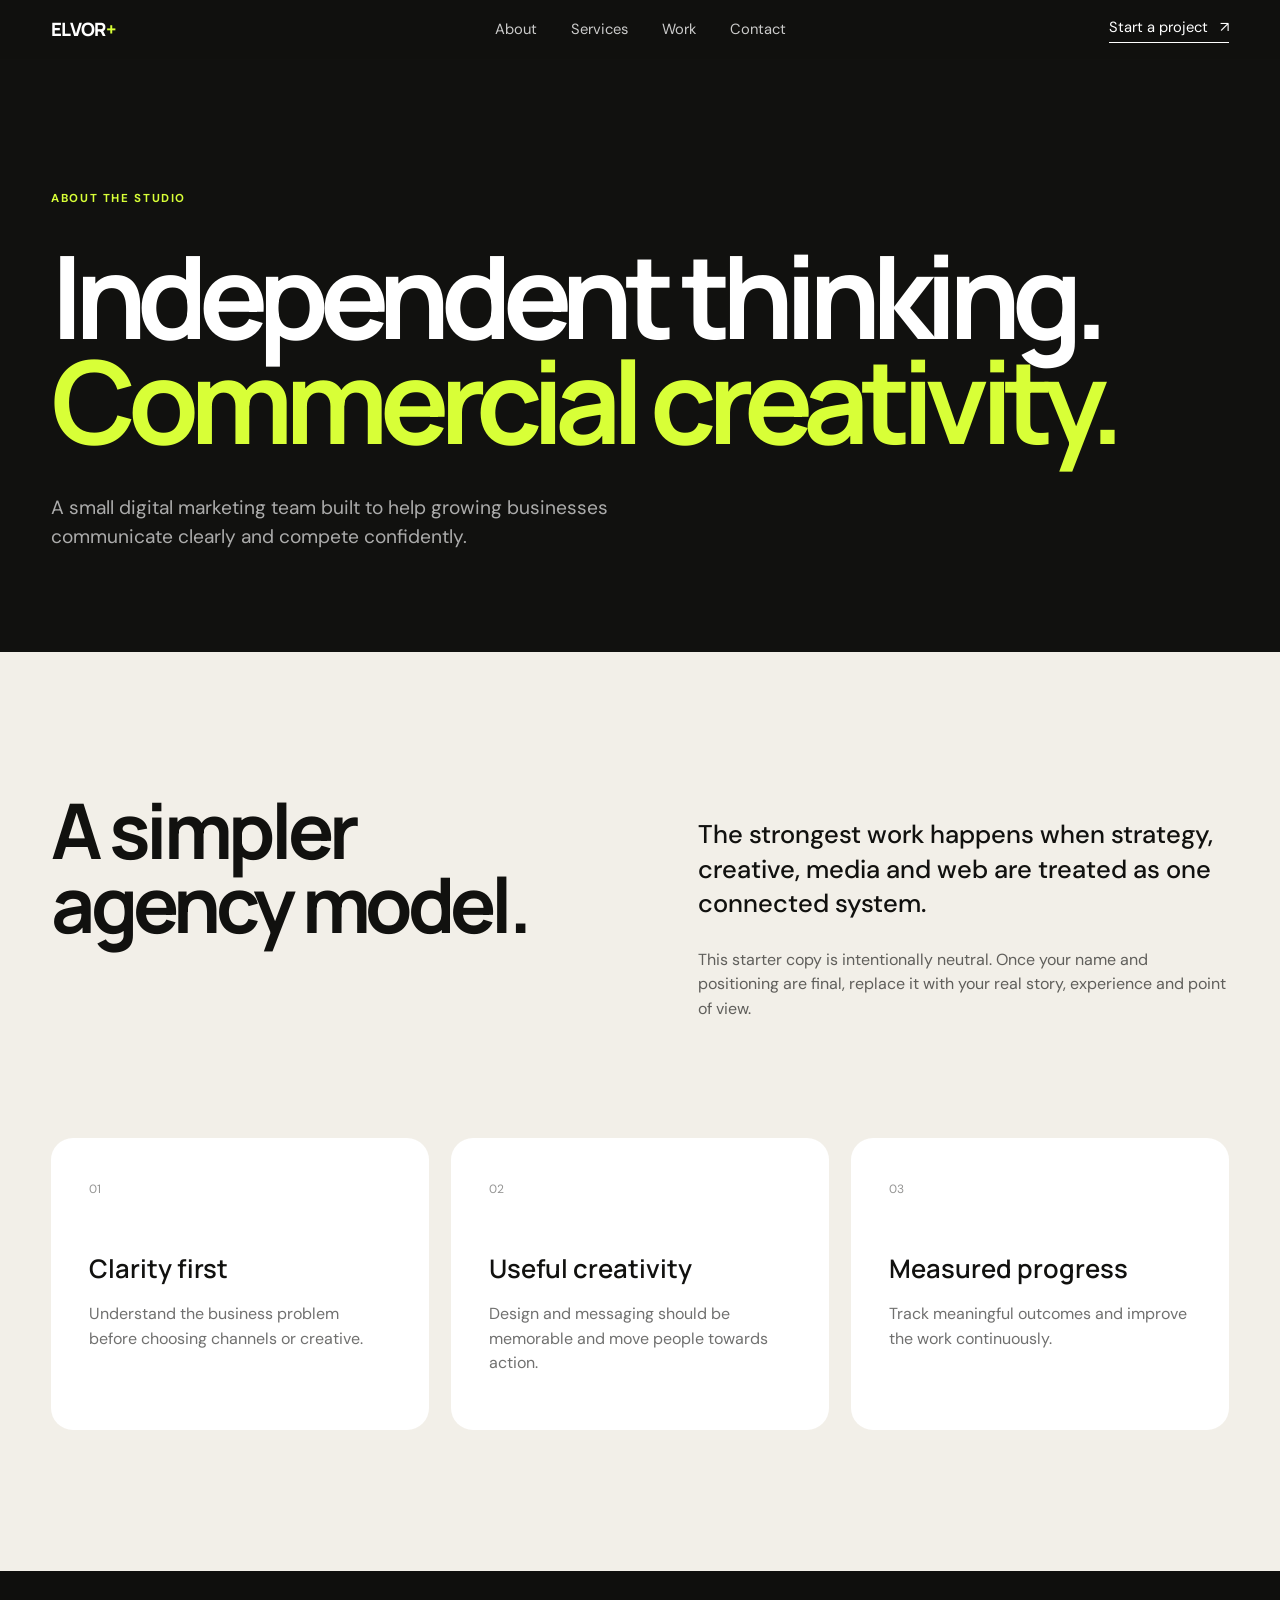
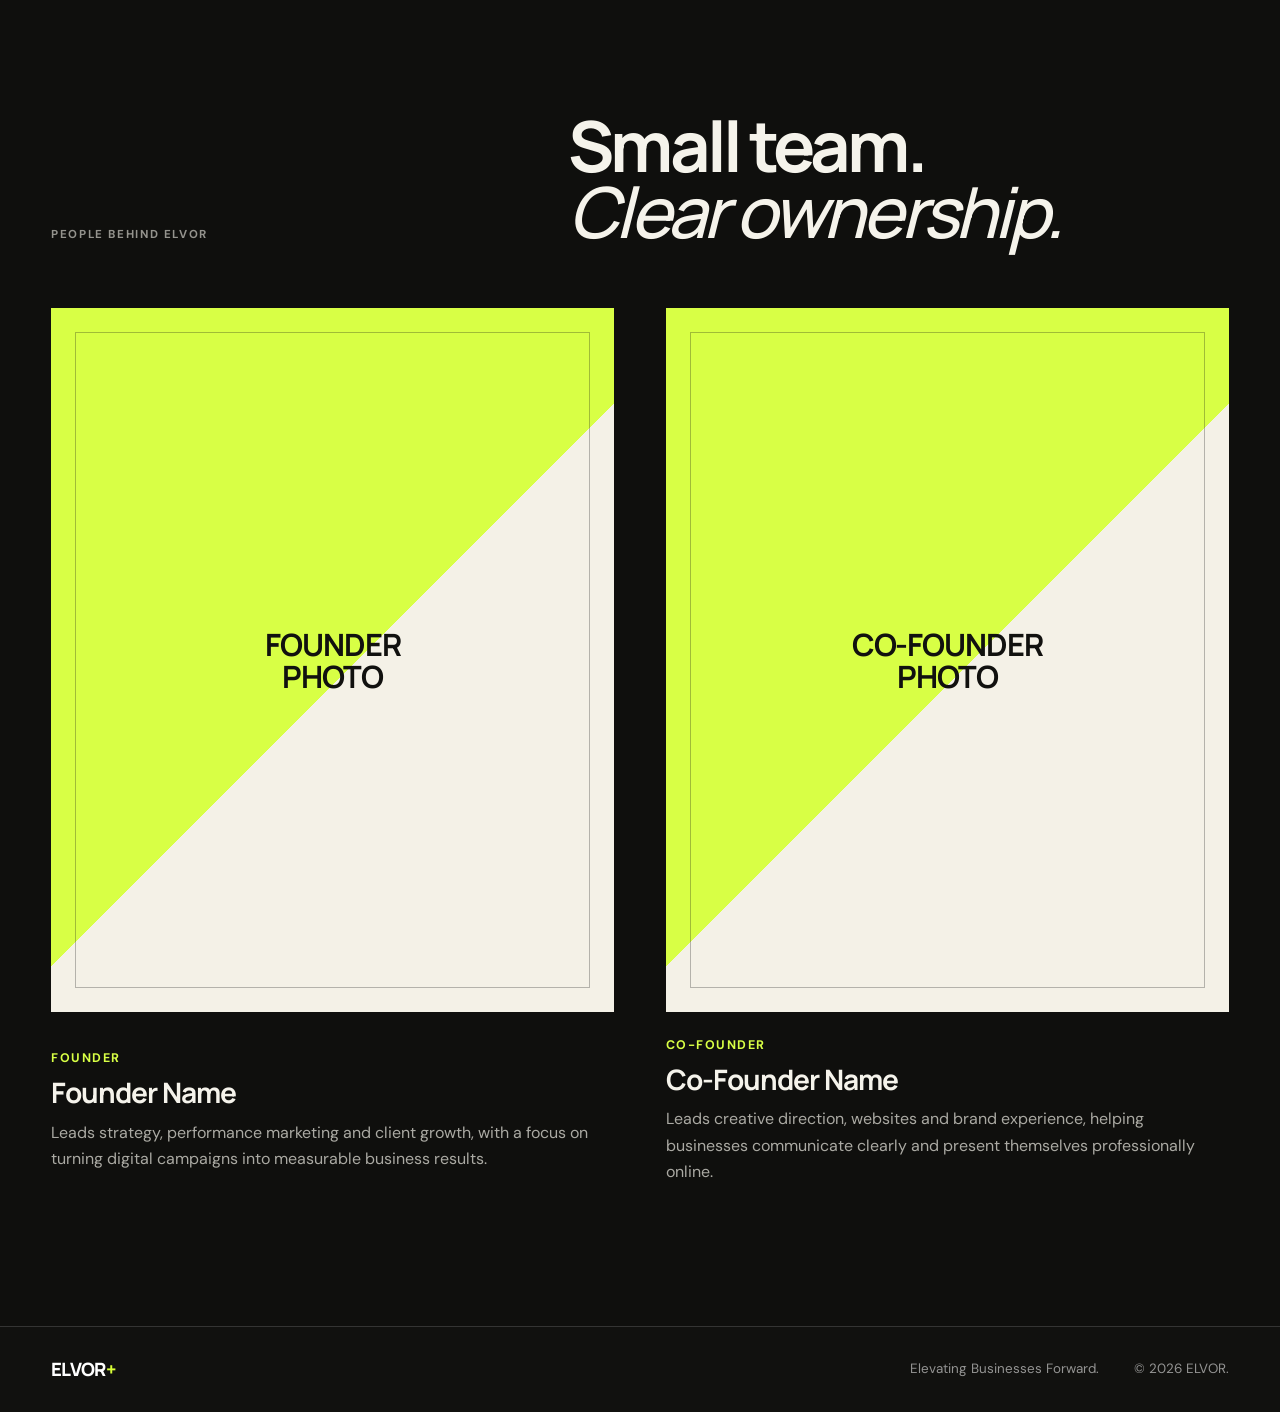
==== about.html @ 524f3b69 "Add files via upload" ====
<!doctype html><html lang="en"><head><meta charset="UTF-8"><meta name="viewport" content="width=device-width, initial-scale=1.0"><title>About ELVOR — Digital Marketing Agency</title><link rel="preconnect" href="https://fonts.googleapis.com"><link rel="preconnect" href="https://fonts.gstatic.com" crossorigin><link href="https://fonts.googleapis.com/css2?family=DM+Sans:wght@400;500;600;700&family=Manrope:wght@500;600;700;800&display=swap" rel="stylesheet"><link rel="stylesheet" href="style.css"></head><body class="inner-page"><header class="site-header dark-header"><a class="wordmark" href="index.html">ELVOR<span>+</span></a><nav class="desktop-nav"><a href="about.html">About</a><a href="services.html">Services</a><a href="work.html">Work</a><a href="contact.html">Contact</a></nav><a class="header-call" href="contact.html">Start a project <span>↗</span></a><button class="menu-toggle" type="button" aria-label="Open menu"><span></span><span></span></button></header><div class="mobile-menu"><a href="about.html">About</a><a href="services.html">Services</a><a href="work.html">Work</a><a href="contact.html">Contact</a></div><main><section class="inner-hero"><div class="section-label reveal">About the studio</div><h1 class="reveal">Independent thinking.<br><em>Commercial creativity.</em></h1><p class="reveal">A small digital marketing team built to help growing businesses communicate clearly and compete confidently.</p></section><section class="inner-content section-pad"><div class="two-col"><h2 class="reveal">A simpler agency model.</h2><div class="reveal"><p class="lead">The strongest work happens when strategy, creative, media and web are treated as one connected system.</p><p>This starter copy is intentionally neutral. Once your name and positioning are final, replace it with your real story, experience and point of view.</p></div></div><div class="values-grid"><article class="reveal"><span>01</span><h3>Clarity first</h3><p>Understand the business problem before choosing channels or creative.</p></article><article class="reveal"><span>02</span><h3>Useful creativity</h3><p>Design and messaging should be memorable and move people towards action.</p></article><article class="reveal"><span>03</span><h3>Measured progress</h3><p>Track meaningful outcomes and improve the work continuously.</p></article></div></section><section class="founders-section section-pad">
  <div class="founders-head reveal">
    <div class="section-label">People behind ELVOR</div>
    <h2>Small team.<br><em>Clear ownership.</em></h2>
  </div>

  <div class="founders-grid">
    <article class="founder-card reveal">
      <div class="founder-photo placeholder-photo" role="img" aria-label="Founder photo placeholder">
        <span>FOUND<!-- -->ER<br>PHOTO</span>
      </div>
      <div class="founder-copy">
        <span class="founder-role">Founder</span>
        <h3>Founder Name</h3>
        <p>Leads strategy, performance marketing and client growth, with a focus on turning digital campaigns into measurable business results.</p>
      </div>
    </article>

    <article class="founder-card reveal">
      <div class="founder-photo placeholder-photo" role="img" aria-label="Co-Founder photo placeholder">
        <span>CO-FOUNDER<br>PHOTO</span>
      </div>
      <div class="founder-copy">
        <span class="founder-role">Co-Founder</span>
        <h3>Co-Founder Name</h3>
        <p>Leads creative direction, websites and brand experience, helping businesses communicate clearly and present themselves professionally online.</p>
      </div>
    </article>
  </div>
</section></main><footer class="site-footer"><a class="wordmark" href="index.html">ELVOR<span>+</span></a><p>Elevating Businesses Forward.</p><p>© <span data-year></span> ELVOR.</p></footer><script src="main.js"></script></body></html>
---- style.css ----
:root{
  --ink:#11110f;
  --paper:#f2efe8;
  --cream:#ddd7ca;
  --acid:#d8ff37;
  --orange:#ff5b35;
  --violet:#7760ff;
  --line:rgba(17,17,15,.18);
  --max:1360px;
  --pad:clamp(22px,4vw,64px);
  --radius:28px;
}
*{box-sizing:border-box}
html{scroll-behavior:smooth}
body{margin:0;background:var(--paper);color:var(--ink);font-family:'DM Sans',sans-serif;font-size:16px;line-height:1.55;overflow-x:hidden}
body.menu-open{overflow:hidden}
a{color:inherit;text-decoration:none}
img{max-width:100%;display:block}
button,input,textarea,select{font:inherit}
.page-noise{position:fixed;inset:0;pointer-events:none;z-index:999;opacity:.035;background-image:url("data:image/svg+xml,%3Csvg viewBox='0 0 180 180' xmlns='http://www.w3.org/2000/svg'%3E%3Cfilter id='n'%3E%3CfeTurbulence type='fractalNoise' baseFrequency='.9' numOctaves='2' stitchTiles='stitch'/%3E%3C/filter%3E%3Crect width='100%25' height='100%25' filter='url(%23n)' opacity='.7'/%3E%3C/svg%3E")}
.site-header{position:fixed;z-index:100;top:0;left:0;right:0;display:grid;grid-template-columns:1fr auto 1fr;align-items:center;padding:22px var(--pad);color:#fff;transition:.35s ease}
.site-header.scrolled,.site-header.dark-header{background:rgba(17,17,15,.92);backdrop-filter:blur(14px);padding-top:15px;padding-bottom:15px}
.wordmark{font-family:'Manrope',sans-serif;font-size:1.15rem;font-weight:800;letter-spacing:-.04em}.wordmark span{color:var(--acid)}
.desktop-nav{display:flex;gap:34px;font-size:.92rem}.desktop-nav a{opacity:.78;transition:.2s}.desktop-nav a:hover{opacity:1}
.header-call{justify-self:end;font-size:.92rem;border-bottom:1px solid currentColor;padding-bottom:3px}.header-call span{margin-left:8px}
.menu-toggle{display:none;justify-self:end;width:42px;height:42px;border:0;background:transparent;position:relative}.menu-toggle span{position:absolute;left:8px;right:8px;height:2px;background:#fff;transition:.3s}.menu-toggle span:first-child{top:16px}.menu-toggle span:last-child{top:25px}.menu-toggle.open span:first-child{transform:translateY(4.5px) rotate(45deg)}.menu-toggle.open span:last-child{transform:translateY(-4.5px) rotate(-45deg)}
.mobile-menu{position:fixed;inset:0;background:var(--ink);color:#fff;z-index:90;padding:120px var(--pad) 50px;display:flex;flex-direction:column;gap:16px;transform:translateY(-105%);transition:.5s cubic-bezier(.77,0,.18,1)}.mobile-menu.open{transform:none}.mobile-menu a{font:700 clamp(2.5rem,12vw,5rem)/1 'Manrope'}
.hero{min-height:100svh;position:relative;padding:160px var(--pad) 70px;background:var(--ink);color:#fff;display:flex;flex-direction:column;justify-content:center;overflow:hidden}
.hero-kicker,.section-label{text-transform:uppercase;letter-spacing:.14em;font-size:.72rem;font-weight:700}.hero-kicker{margin-bottom:35px;color:var(--acid)}
.hero-title{font:700 clamp(3.8rem,9.8vw,9.6rem)/.91 'Manrope',sans-serif;letter-spacing:-.075em;margin:0;max-width:1250px;position:relative;z-index:2}.hero-title em,.inner-hero h1 em{font-style:normal;color:var(--acid)}
.hero-bottom{display:flex;justify-content:space-between;align-items:flex-end;gap:40px;margin-top:55px;position:relative;z-index:2}.hero-bottom p{max-width:510px;font-size:clamp(1.05rem,1.6vw,1.35rem);color:rgba(255,255,255,.7);margin:0}
.circle-link{width:130px;height:130px;border:1px solid rgba(255,255,255,.35);border-radius:50%;display:flex;flex-direction:column;align-items:center;justify-content:center;gap:12px;transition:.3s}.circle-link:hover{background:var(--acid);color:var(--ink);border-color:var(--acid);transform:rotate(-6deg)}.circle-link b{font-size:1.4rem}
.hero-orbit{position:absolute;width:min(58vw,760px);aspect-ratio:1;right:-12%;top:5%;opacity:.55}.orbit-ring{position:absolute;border:1px solid rgba(255,255,255,.2);border-radius:50%;inset:0}.ring-two{inset:15%;border-color:rgba(216,255,55,.35)}.orbit-dot{width:18%;aspect-ratio:1;border-radius:50%;background:var(--orange);position:absolute;top:18%;left:12%;filter:blur(.3px);animation:float 7s ease-in-out infinite}@keyframes float{50%{transform:translate(35px,25px)}}
.marquee{background:var(--acid);overflow:hidden;padding:18px 0;border-bottom:1px solid var(--ink)}.marquee-track{display:flex;width:max-content;gap:26px;align-items:center;white-space:nowrap;animation:marquee 25s linear infinite;font:700 clamp(1.2rem,2.2vw,2rem) 'Manrope'}.marquee-track i{font-style:normal}.marquee-track span{text-transform:uppercase}@keyframes marquee{to{transform:translateX(-50%)}}
.section-pad{padding:clamp(90px,11vw,170px) var(--pad)}.section-label{margin-bottom:52px}.about-grid{display:grid;grid-template-columns:1.2fr .8fr;gap:9vw}.display-copy{font:700 clamp(3rem,6.5vw,7rem)/.94 'Manrope';letter-spacing:-.065em;margin:0}.about-copy{padding-top:10px;max-width:580px}.lead{font-size:clamp(1.35rem,2vw,2rem);line-height:1.35;font-weight:500}.about-copy p:not(.lead){color:rgba(17,17,15,.65);font-size:1.05rem}.text-link{display:inline-block;margin-top:30px;border-bottom:1px solid;padding-bottom:4px;font-weight:700}.text-link span{margin-left:10px}
.statement-card{margin-top:110px;background:var(--ink);color:#fff;border-radius:var(--radius);padding:clamp(35px,6vw,90px);display:flex;justify-content:space-between;align-items:flex-end;gap:40px}.statement-card p{font:600 clamp(2rem,4.7vw,5rem)/1.04 'Manrope';letter-spacing:-.05em;max-width:1000px;margin:0}.statement-card span{color:var(--acid);white-space:nowrap}
.services{background:var(--ink);color:#fff}.section-heading{display:grid;grid-template-columns:.65fr 1.35fr;align-items:end;margin-bottom:70px}.section-heading .section-label{margin:0;color:var(--acid)}.section-heading h2{font:700 clamp(3rem,7vw,7.2rem)/.95 'Manrope';letter-spacing:-.065em;margin:0}.service-list{border-top:1px solid rgba(255,255,255,.24)}.service-item{display:grid;grid-template-columns:90px 1fr auto;gap:32px;padding:45px 0;border-bottom:1px solid rgba(255,255,255,.24);align-items:start;transition:.3s}.service-item:hover{padding-left:18px}.service-number{color:var(--acid);font-size:.78rem}.service-item h3{font:600 clamp(1.6rem,3.3vw,3.3rem)/1.1 'Manrope';margin:0 0 12px}.service-item p{margin:0;color:rgba(255,255,255,.62);max-width:650px}.service-arrow{font-size:2rem}.pill-button{display:inline-flex;align-items:center;gap:24px;margin-top:55px;background:var(--acid);color:var(--ink);padding:16px 24px;border-radius:999px;font-weight:700;border:0;cursor:pointer;transition:.25s}.pill-button:hover{transform:translateY(-3px);box-shadow:0 14px 30px rgba(0,0,0,.16)}
.work-heading h2{max-width:970px}.project-grid{display:grid;grid-template-columns:1fr 1fr;gap:70px 28px}.project-large{grid-column:1/-1}.project-visual{height:clamp(350px,54vw,760px);border-radius:var(--radius);position:relative;overflow:hidden;transition:.5s}.project-card:not(.project-large) .project-visual{height:clamp(380px,42vw,620px)}.project-card:hover .project-visual{transform:scale(.985)}.visual-one{background:linear-gradient(135deg,#c8ff3d 0 48%,#181815 48%)}.visual-word{font:800 clamp(5rem,17vw,16rem)/1 'Manrope';position:absolute;bottom:-.14em;left:-.04em;letter-spacing:-.1em}.visual-window{position:absolute;width:32%;aspect-ratio:1.15;right:10%;top:16%;background:#f5f2eb;border:8px solid #fff;box-shadow:0 30px 80px rgba(0,0,0,.25);display:flex;gap:8px;padding:18px}.visual-window span{flex:1;background:linear-gradient(#7760ff,#111)}
.visual-two{background:#7760ff;display:grid;place-items:center}.poster-stack{width:58%;aspect-ratio:.72;background:var(--acid);transform:rotate(-8deg);display:flex;flex-direction:column;justify-content:space-between;padding:10%;box-shadow:25px 28px 0 rgba(17,17,15,.9)}.poster-stack span{font-weight:800;letter-spacing:.2em}.poster-stack b{font:800 clamp(6rem,12vw,11rem)/.8 'Manrope';letter-spacing:-.08em}
.visual-three{background:#ff6c42;padding:8%;display:flex;flex-direction:column;justify-content:space-between}.search-pill{align-self:flex-start;background:#fff;border-radius:999px;padding:17px 23px;font-weight:700}.metric-card{align-self:flex-end;background:var(--ink);color:#fff;padding:28px;border-radius:18px;min-width:52%;transform:rotate(4deg)}.metric-card b{display:block;font:700 clamp(3rem,6vw,6rem)/1 'Manrope';color:var(--acid)}.metric-card span{opacity:.65}.project-meta{display:flex;justify-content:space-between;gap:20px;padding-top:20px}.project-meta h3{font:600 clamp(1.3rem,2.2vw,2.1rem) 'Manrope';margin:0 0 5px}.project-meta p,.project-meta>span{margin:0;color:rgba(17,17,15,.55)}
.proof{background:var(--cream)}.proof-grid{display:grid;grid-template-columns:1fr 1fr;gap:9vw}.proof-intro h2{font:700 clamp(3.2rem,7vw,7rem)/.93 'Manrope';letter-spacing:-.065em;margin:0 0 35px}.proof-intro p{max-width:470px;font-size:1.15rem}.proof-point{border-top:1px solid var(--line);padding:32px 0;display:grid;grid-template-columns:55px 1fr;column-gap:20px}.proof-point b{grid-row:1/3;color:rgba(17,17,15,.45)}.proof-point h3{font:600 1.55rem 'Manrope';margin:0}.proof-point p{margin:8px 0 0;color:rgba(17,17,15,.62)}
.testimonial{text-align:center;background:var(--violet);color:#fff}.quote-mark{font:700 8rem/1 Georgia;color:var(--acid);height:70px}.testimonial blockquote{font:600 clamp(2rem,5vw,5.2rem)/1.07 'Manrope';letter-spacing:-.045em;max-width:1200px;margin:20px auto 55px}.quote-author{display:flex;flex-direction:column;gap:5px}.quote-author span{opacity:.65}
.contact{background:var(--ink);color:#fff}.contact-top,.contact-bottom{display:flex;justify-content:space-between;gap:35px}.contact-top .section-label{margin:0;color:var(--acid)}.contact-title{display:block;font:700 clamp(4rem,10vw,10rem)/.88 'Manrope';letter-spacing:-.08em;margin:80px 0 90px}.contact-title span{display:inline-block;color:var(--acid);font-size:.5em;margin-left:.15em;transition:.3s}.contact-title:hover span{transform:translate(20px,-20px)}.contact-bottom{align-items:flex-end}.contact-bottom p{max-width:500px;color:rgba(255,255,255,.6)}.contact-links{display:flex;gap:25px}.contact-links a{border-bottom:1px solid rgba(255,255,255,.55)}
.site-footer{background:var(--ink);color:rgba(255,255,255,.55);border-top:1px solid rgba(255,255,255,.15);padding:28px var(--pad);display:grid;grid-template-columns:1fr auto auto;align-items:center;gap:35px;font-size:.84rem}.site-footer .wordmark{color:#fff}.site-footer p{margin:0}.to-top{position:fixed;right:24px;bottom:24px;width:48px;height:48px;border-radius:50%;border:0;background:var(--acid);z-index:50;opacity:0;transform:translateY(15px);transition:.3s;pointer-events:none}.to-top.visible{opacity:1;transform:none;pointer-events:auto}
.reveal{opacity:0;transform:translateY(34px);transition:opacity .75s ease,transform .75s cubic-bezier(.2,.7,.2,1)}.reveal.visible{opacity:1;transform:none}
.inner-page{background:var(--paper)}.inner-hero{background:var(--ink);color:#fff;padding:190px var(--pad) 100px;min-height:72vh;display:flex;flex-direction:column;justify-content:flex-end}.inner-hero .section-label{color:var(--acid);margin-bottom:35px}.inner-hero h1{font:700 clamp(3.6rem,9vw,9rem)/.91 'Manrope';letter-spacing:-.075em;margin:0;max-width:1200px}.inner-hero p{font-size:1.2rem;max-width:620px;color:rgba(255,255,255,.65);margin:40px 0 0}.inner-content .two-col{display:grid;grid-template-columns:1fr 1fr;gap:9vw}.two-col h2{font:700 clamp(3rem,6vw,6rem)/.96 'Manrope';letter-spacing:-.06em;margin:0}.two-col p:not(.lead){color:rgba(17,17,15,.65)}.values-grid{display:grid;grid-template-columns:repeat(3,1fr);gap:22px;margin-top:100px}.values-grid article{background:#fff;border-radius:22px;padding:38px}.values-grid span{font-size:.75rem;color:rgba(17,17,15,.45)}.values-grid h3{font:600 1.6rem 'Manrope';margin:50px 0 12px}.values-grid p{color:rgba(17,17,15,.6)}
.service-detail{padding-top:80px}.detail-row{display:grid;grid-template-columns:90px .8fr 1fr;gap:45px;border-top:1px solid var(--line);padding:55px 0}.detail-row>span{color:rgba(17,17,15,.45)}.detail-row h2{font:600 clamp(2rem,4vw,4rem)/1 'Manrope';margin:0}.detail-row p{font-size:1.12rem;margin-top:0}.detail-row ul{list-style:none;padding:0;margin:25px 0 0;display:grid;grid-template-columns:1fr 1fr;gap:10px}.detail-row li::before{content:'↗';margin-right:8px}
.contact-page{display:grid;grid-template-columns:1.3fr .7fr;gap:9vw}.project-form{display:grid;grid-template-columns:1fr 1fr;gap:30px}.project-form label{display:flex;flex-direction:column;gap:9px}.project-form label.full{grid-column:1/-1}.project-form label span{font-size:.8rem;text-transform:uppercase;letter-spacing:.1em}.project-form input,.project-form textarea,.project-form select{width:100%;border:0;border-bottom:1px solid var(--line);background:transparent;padding:12px 0;outline:none;border-radius:0}.project-form input:focus,.project-form textarea:focus,.project-form select:focus{border-color:var(--ink)}.project-form .pill-button{justify-self:start}.form-note{grid-column:1/-1;margin:0;color:#b13a20}.contact-aside{background:var(--ink);color:#fff;border-radius:var(--radius);padding:45px;align-self:start}.contact-aside h2{font:600 2rem 'Manrope';margin-top:0}.contact-aside>p{color:rgba(255,255,255,.6)}.contact-aside>div{padding:22px 0;border-top:1px solid rgba(255,255,255,.18)}.contact-aside span{display:block;font-size:.72rem;text-transform:uppercase;letter-spacing:.1em;color:var(--acid);margin-bottom:6px}.contact-aside p{margin:0}
@media(max-width:900px){.site-header{grid-template-columns:1fr auto}.desktop-nav,.header-call{display:none}.menu-toggle{display:block}.hero{padding-top:135px}.hero-bottom{align-items:center}.circle-link{width:100px;height:100px}.about-grid,.proof-grid,.inner-content .two-col,.contact-page{grid-template-columns:1fr}.about-copy{padding-top:0}.section-heading{grid-template-columns:1fr;gap:25px}.project-grid{grid-template-columns:1fr}.project-large{grid-column:auto}.project-card:not(.project-large) .project-visual{height:65vw}.values-grid{grid-template-columns:1fr}.detail-row{grid-template-columns:55px 1fr}.detail-row>div{grid-column:2}.site-footer{grid-template-columns:1fr}.site-footer p{margin:0}.contact-aside{order:-1}}
@media(max-width:620px){.hero{min-height:auto;padding-bottom:55px}.hero-title{font-size:clamp(3.2rem,16vw,5.5rem)}.hero-bottom{flex-direction:column;align-items:flex-start;margin-top:45px}.circle-link{align-self:flex-end}.hero-orbit{width:100vw;right:-45%;top:10%}.section-pad{padding-top:85px;padding-bottom:85px}.section-label{margin-bottom:35px}.statement-card{margin-top:65px;flex-direction:column;align-items:flex-start}.service-item{grid-template-columns:40px 1fr}.service-arrow{display:none}.project-visual,.project-card:not(.project-large) .project-visual{height:105vw;max-height:540px}.project-meta{flex-direction:column}.contact-top,.contact-bottom{flex-direction:column;align-items:flex-start}.contact-title{margin:60px 0}.contact-links{flex-wrap:wrap}.detail-row{grid-template-columns:35px 1fr;gap:16px}.detail-row ul{grid-template-columns:1fr}.project-form{grid-template-columns:1fr}.project-form label.full{grid-column:auto}.site-footer{gap:10px}.visual-window{width:48%;right:5%}.metric-card{min-width:75%}}
@media(prefers-reduced-motion:reduce){*{scroll-behavior:auto!important;animation:none!important;transition:none!important}.reveal{opacity:1;transform:none}}

/* ---------- premium custom cursor ---------- */
@media (hover:hover) and (pointer:fine){
  body, a, button, .pill-button, .circle-link{ cursor:none; }
  input, textarea, select{ cursor:text; }

  .cursor-dot,
  .cursor-ring{
    position:fixed;
    top:0;
    left:0;
    pointer-events:none;
    z-index:10000;
    border-radius:50%;
    opacity:0;
    will-change:transform;
    transition:opacity .2s ease, width .24s cubic-bezier(.2,.8,.2,1), height .24s cubic-bezier(.2,.8,.2,1), background-color .24s ease, border-color .24s ease;
  }

  .cursor-dot{
    width:6px;
    height:6px;
    background:var(--acid);
    box-shadow:0 0 14px rgba(216,255,55,.35);
  }

  .cursor-ring{
    width:36px;
    height:36px;
    border:1.5px solid rgba(216,255,55,.75);
    background:rgba(216,255,55,.03);
    backdrop-filter:blur(1.5px);
  }

  .cursor-dot.is-visible,
  .cursor-ring.is-visible{ opacity:1; }

  .cursor-ring.is-active{
    width:58px;
    height:58px;
    border-color:rgba(216,255,55,.95);
    background:rgba(216,255,55,.10);
  }
}

@media (hover:none), (pointer:coarse){
  .cursor-dot,.cursor-ring{display:none!important}
}

/* ---------- founders ---------- */
.founders-section{background:#0f0f0d;color:#f5f3eb}
.founders-head{display:grid;grid-template-columns:.8fr 1.2fr;gap:6vw;align-items:end;margin-bottom:64px}
.founders-head .section-label{margin:0;color:rgba(245,243,235,.58)}
.founders-head h2{margin:0;font:700 clamp(2.8rem,5.5vw,6rem)/.94 'Manrope';letter-spacing:-.055em}
.founders-head h2 em{font-weight:500}
.founders-grid{display:grid;grid-template-columns:1fr 1fr;gap:clamp(24px,4vw,56px)}
.founder-card{display:grid;gap:24px}
.founder-photo{aspect-ratio:4/5;overflow:hidden;background:#d8ff45;color:#11110f;display:grid;place-items:center}
.placeholder-photo{position:relative;background:linear-gradient(135deg,#d8ff45 0 52%,#f4f1e7 52% 100%)}
.placeholder-photo:before{content:'';position:absolute;inset:24px;border:1px solid rgba(17,17,15,.28)}
.placeholder-photo span{position:relative;z-index:1;font:700 clamp(1.35rem,2.4vw,2.2rem)/1.05 'Manrope';letter-spacing:-.035em;text-align:center}
.founder-photo img{width:100%;height:100%;object-fit:cover;display:block;transition:transform .6s cubic-bezier(.16,.84,.44,1)}
.founder-card:hover .founder-photo img{transform:scale(1.025)}
.founder-copy{max-width:560px}
.founder-role{display:block;margin-bottom:8px;font-size:.78rem;letter-spacing:.12em;text-transform:uppercase;color:#d8ff45;font-weight:700}
.founder-copy h3{margin:0 0 12px;font:700 clamp(1.6rem,2.2vw,2.25rem)/1.1 'Manrope';letter-spacing:-.035em}
.founder-copy p{margin:0;color:rgba(245,243,235,.68);font-size:1rem;line-height:1.65}
@media(max-width:900px){.founders-head,.founders-grid{grid-template-columns:1fr}.founders-head{gap:20px;margin-bottom:42px}.founders-grid{gap:52px}.founder-photo{aspect-ratio:4/5}}
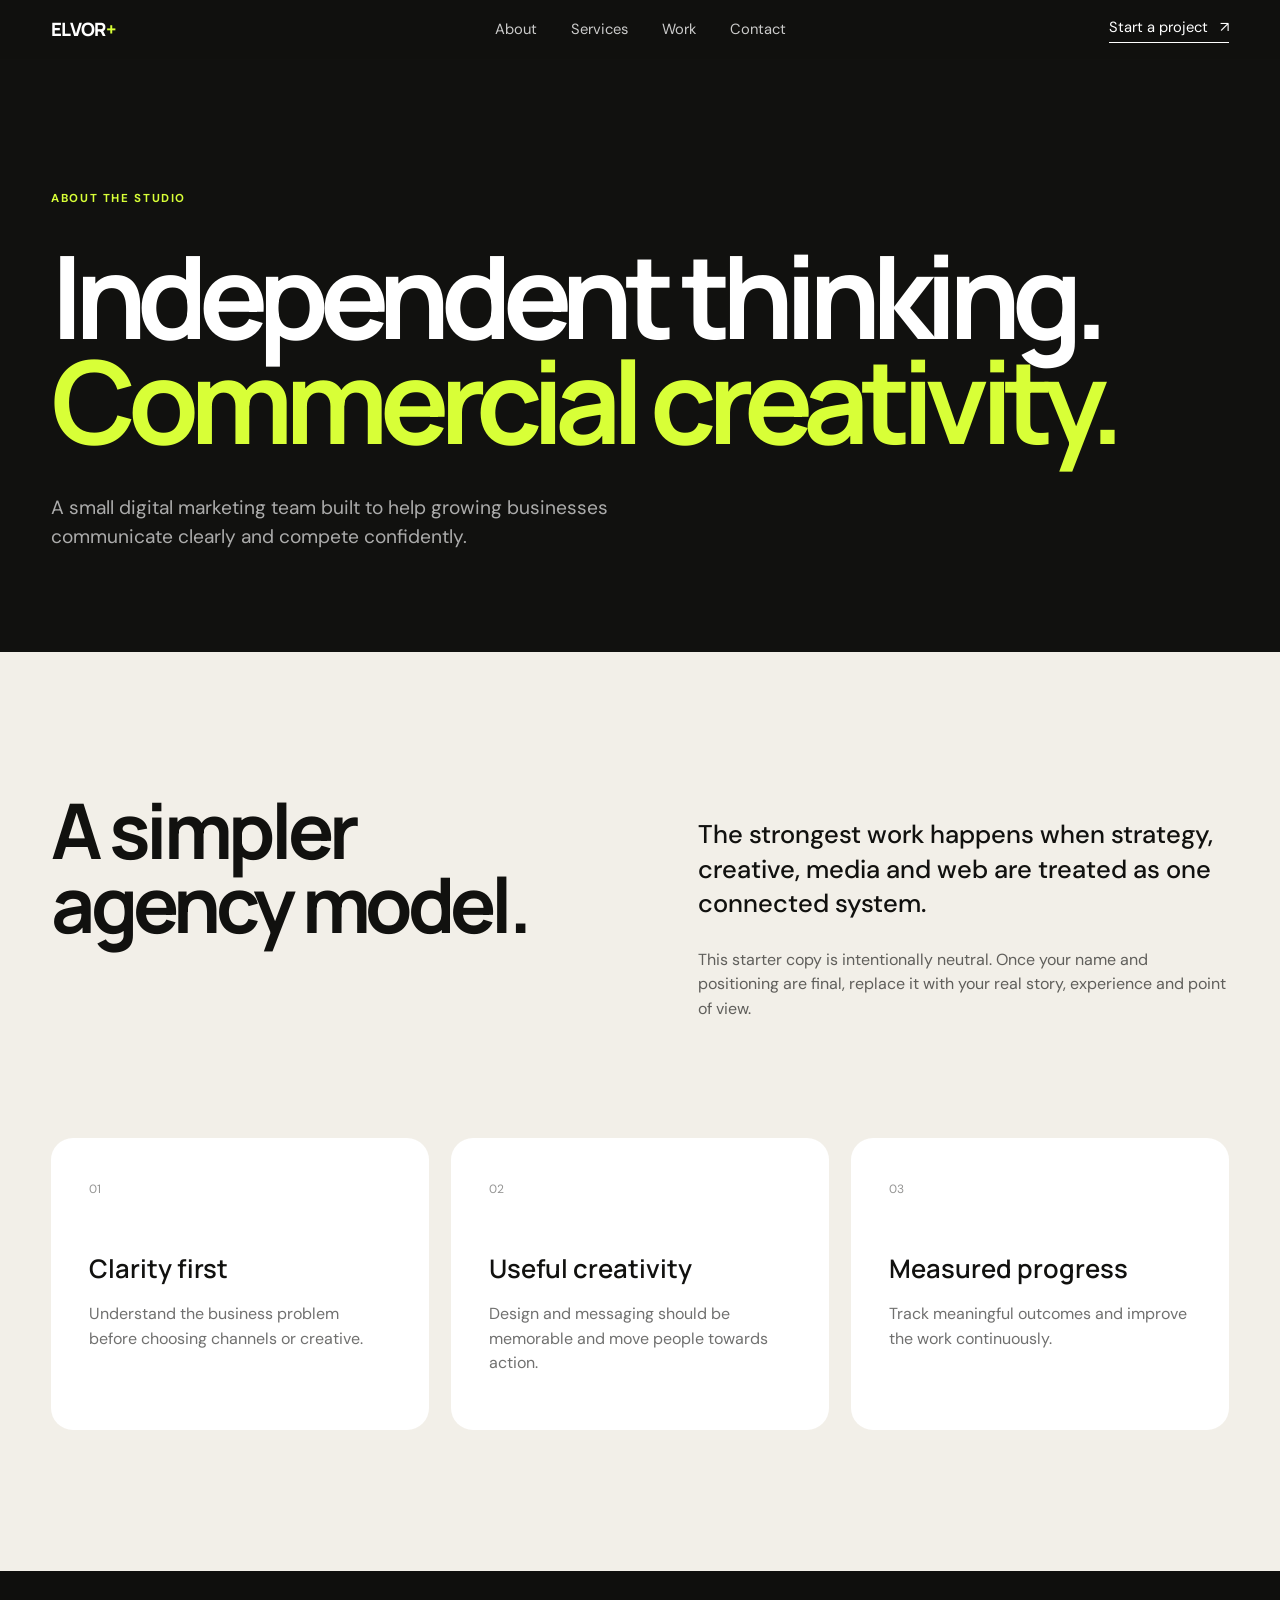
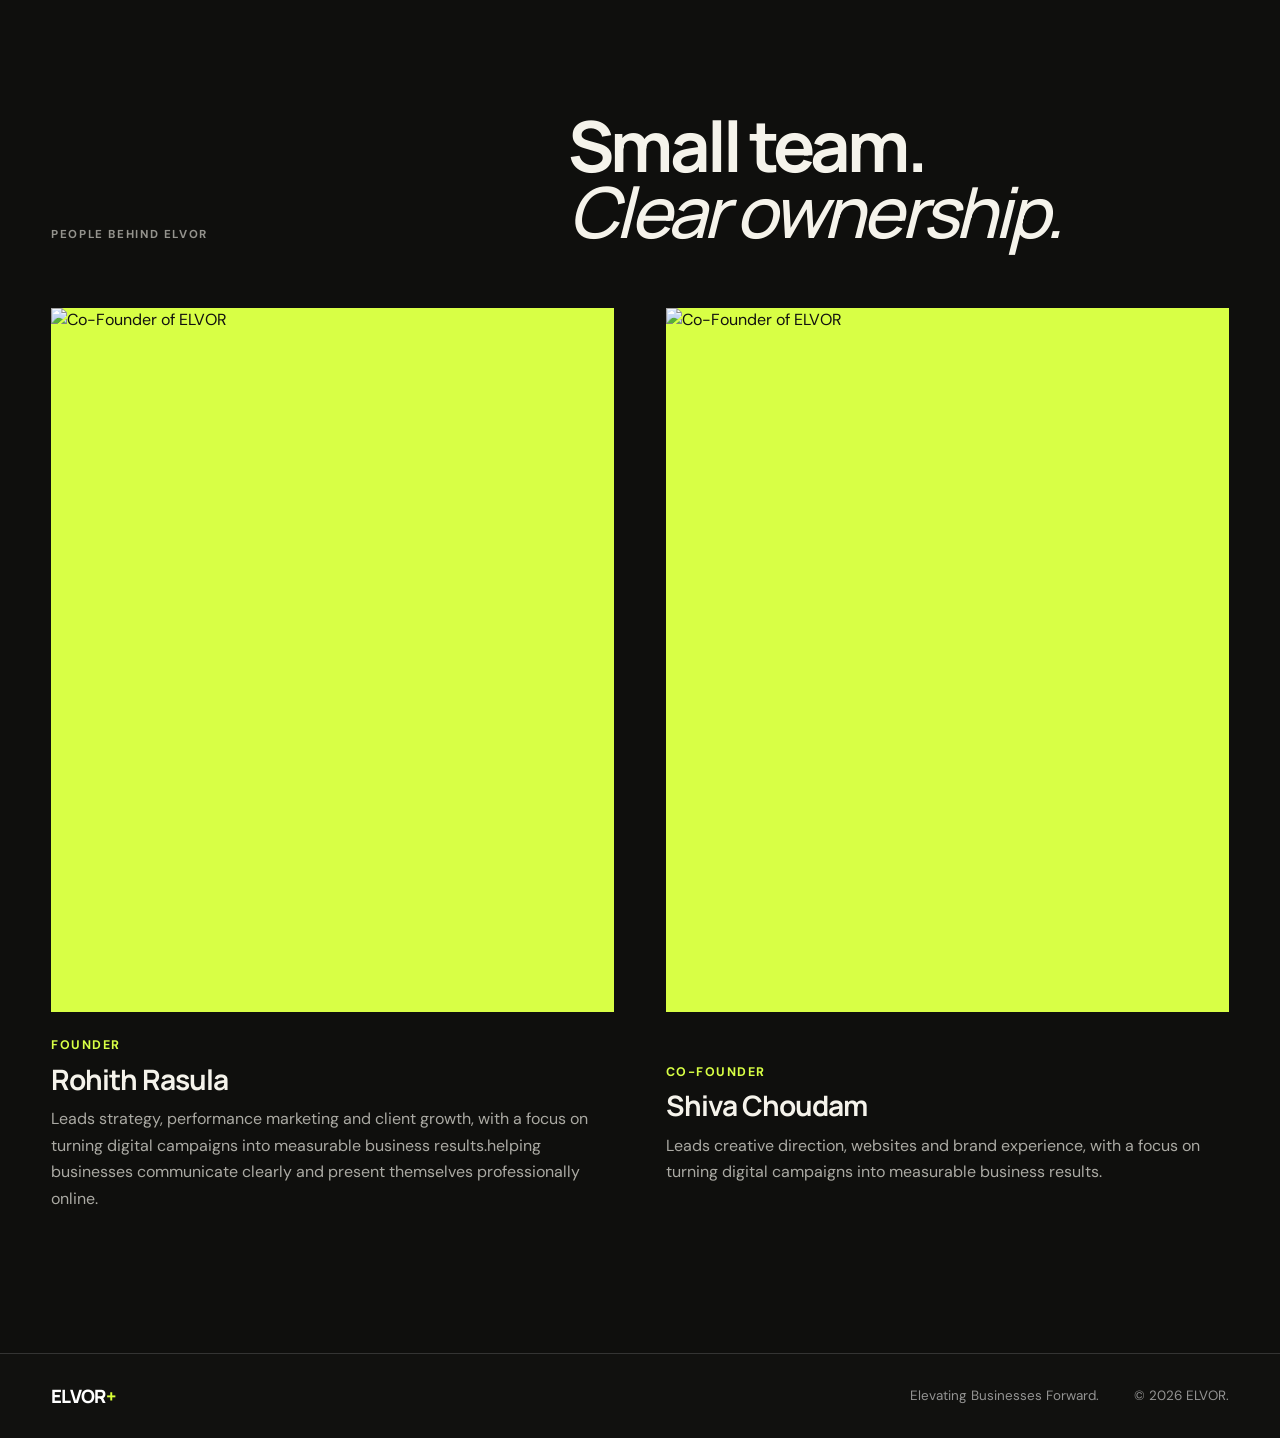
==== commit d3d0177e: "Add files via upload" ====
--- a/about.html
+++ b/about.html
@@ -6,24 +6,23 @@
 
   <div class="founders-grid">
     <article class="founder-card reveal">
-      <div class="founder-photo placeholder-photo" role="img" aria-label="Founder photo placeholder">
-        <span>FOUND<!-- -->ER<br>PHOTO</span>
+      <div class="founder-photo">
+        <img src="assets/founder.jpg" alt="Co-Founder of ELVOR">
       </div>
       <div class="founder-copy">
-        <span class="founder-role">Founder</span>
-        <h3>Founder Name</h3>
-        <p>Leads strategy, performance marketing and client growth, with a focus on turning digital campaigns into measurable business results.</p>
+        <span class="founder-role">Founder</span>      <h3>Rohith Rasula</h3>
+        <p>Leads strategy, performance marketing and client growth, with a focus on turning digital campaigns into measurable business results.helping businesses communicate clearly and present themselves professionally online.</p>
       </div>
     </article>
 
     <article class="founder-card reveal">
-      <div class="founder-photo placeholder-photo" role="img" aria-label="Co-Founder photo placeholder">
-        <span>CO-FOUNDER<br>PHOTO</span>
+      <div class="founder-photo">
+        <img src="assets/cofounder.jpg" alt="Co-Founder of ELVOR">
       </div>
       <div class="founder-copy">
         <span class="founder-role">Co-Founder</span>
-        <h3>Co-Founder Name</h3>
-        <p>Leads creative direction, websites and brand experience, helping businesses communicate clearly and present themselves professionally online.</p>
+        <h3>Shiva Choudam</h3>
+        <p>Leads creative direction, websites and brand experience, with a focus on turning digital campaigns into measurable business results.</p>
       </div>
     </article>
   </div>
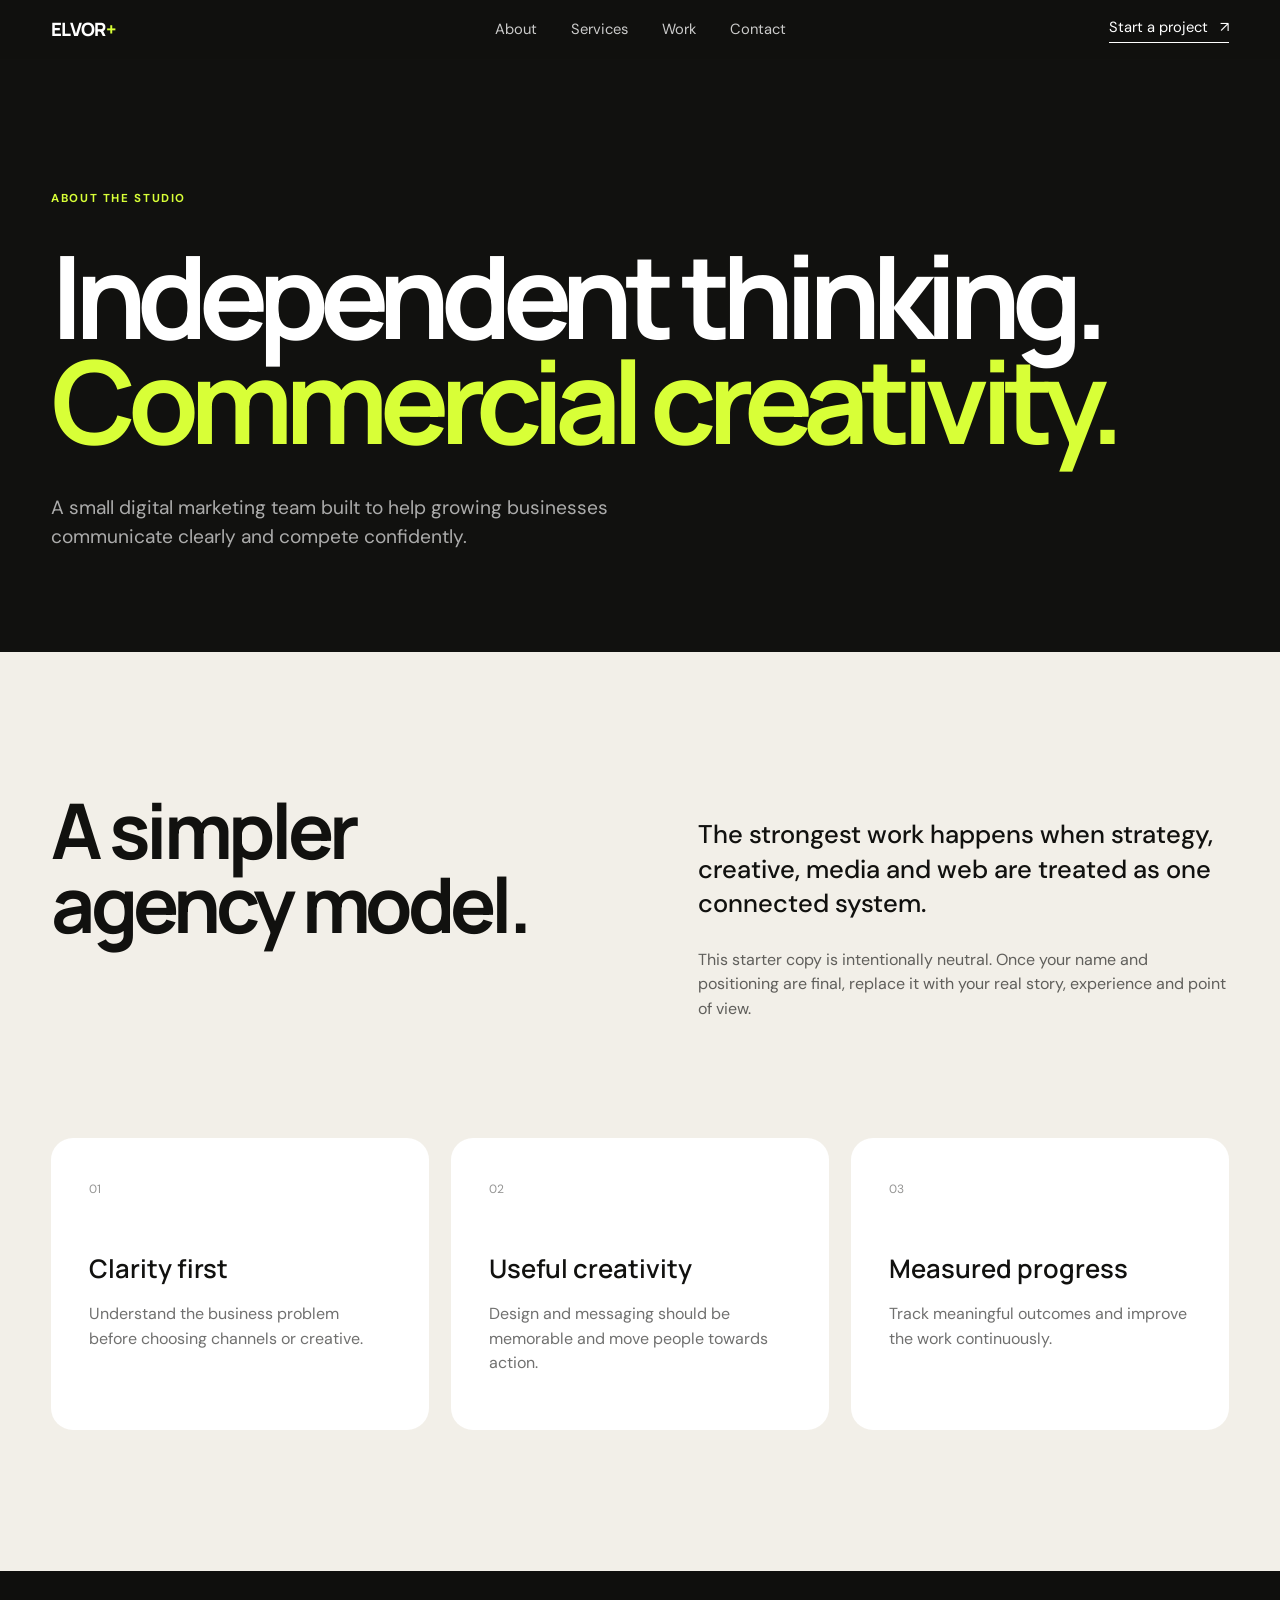
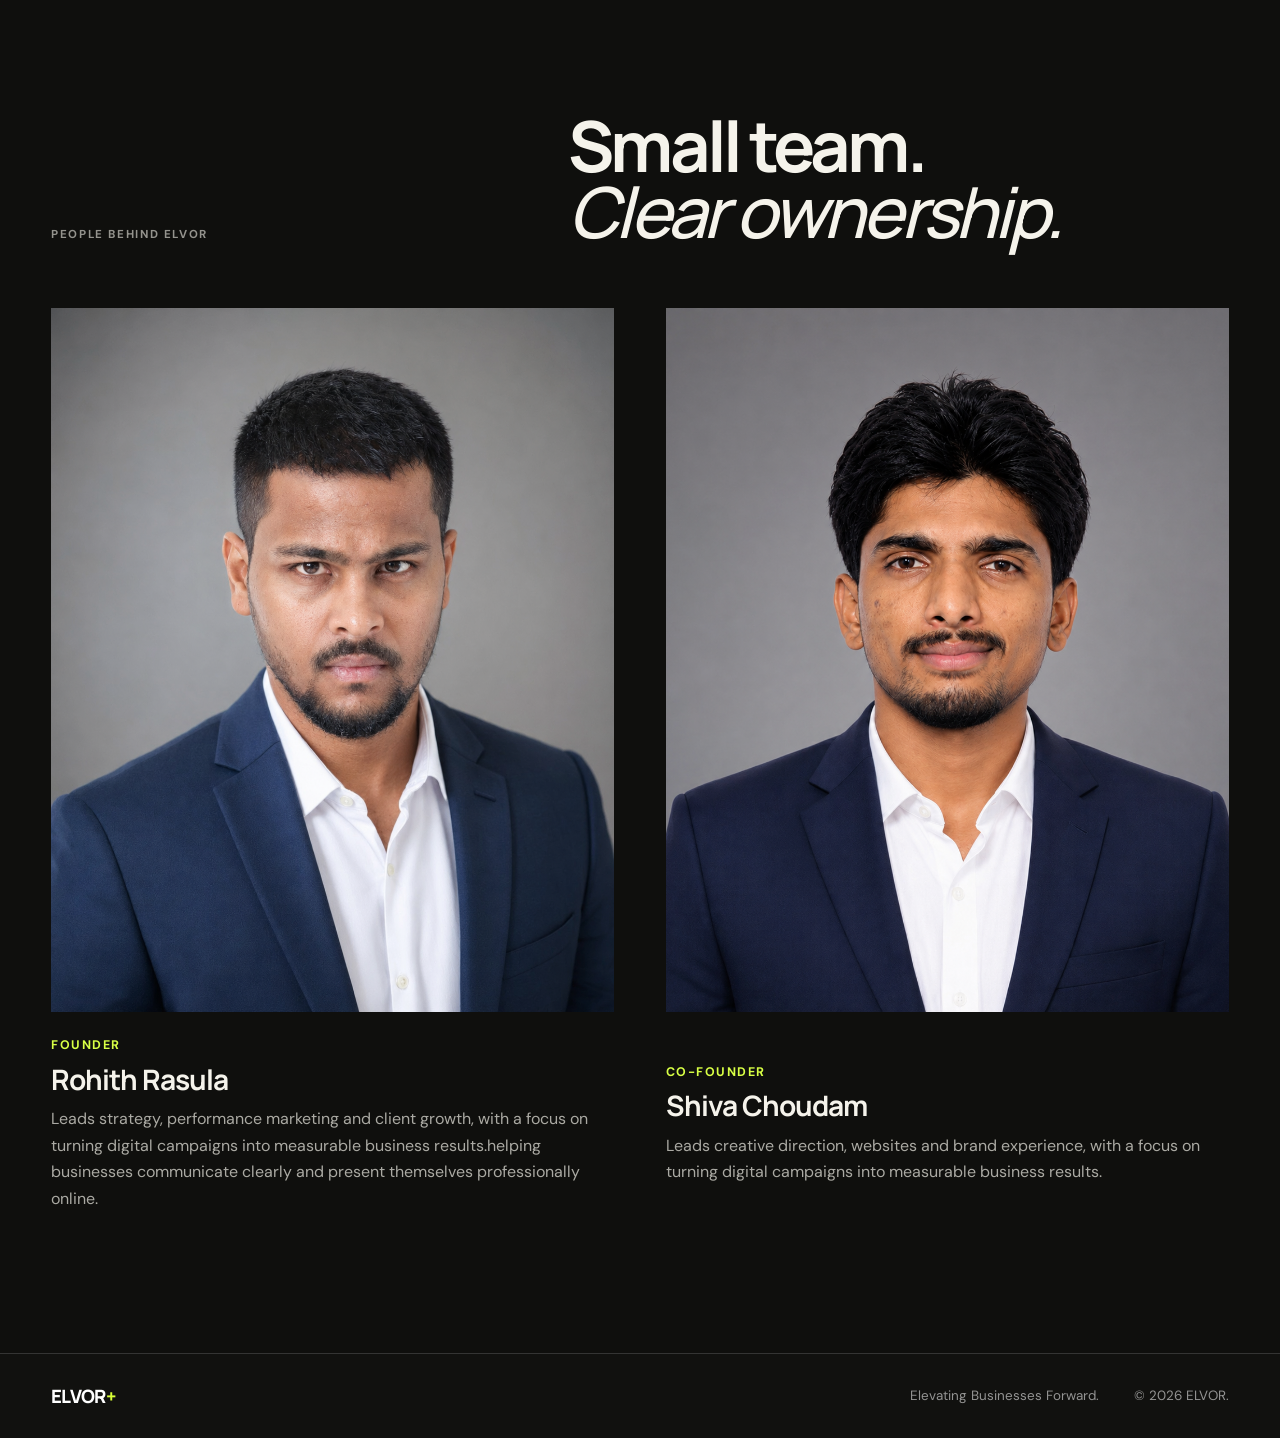
==== commit 591b7353: "Add files via upload" ====
--- a/about.html
+++ b/about.html
@@ -7,7 +7,7 @@
   <div class="founders-grid">
     <article class="founder-card reveal">
       <div class="founder-photo">
-        <img src="assets/founder.jpg" alt="Co-Founder of ELVOR">
+        <img src="founder.jpg" alt="Co-Founder of ELVOR">
       </div>
       <div class="founder-copy">
         <span class="founder-role">Founder</span>      <h3>Rohith Rasula</h3>
@@ -17,7 +17,7 @@
 
     <article class="founder-card reveal">
       <div class="founder-photo">
-        <img src="assets/cofounder.jpg" alt="Co-Founder of ELVOR">
+        <img src="cofounder.jpg" alt="Co-Founder of ELVOR">
       </div>
       <div class="founder-copy">
         <span class="founder-role">Co-Founder</span>
